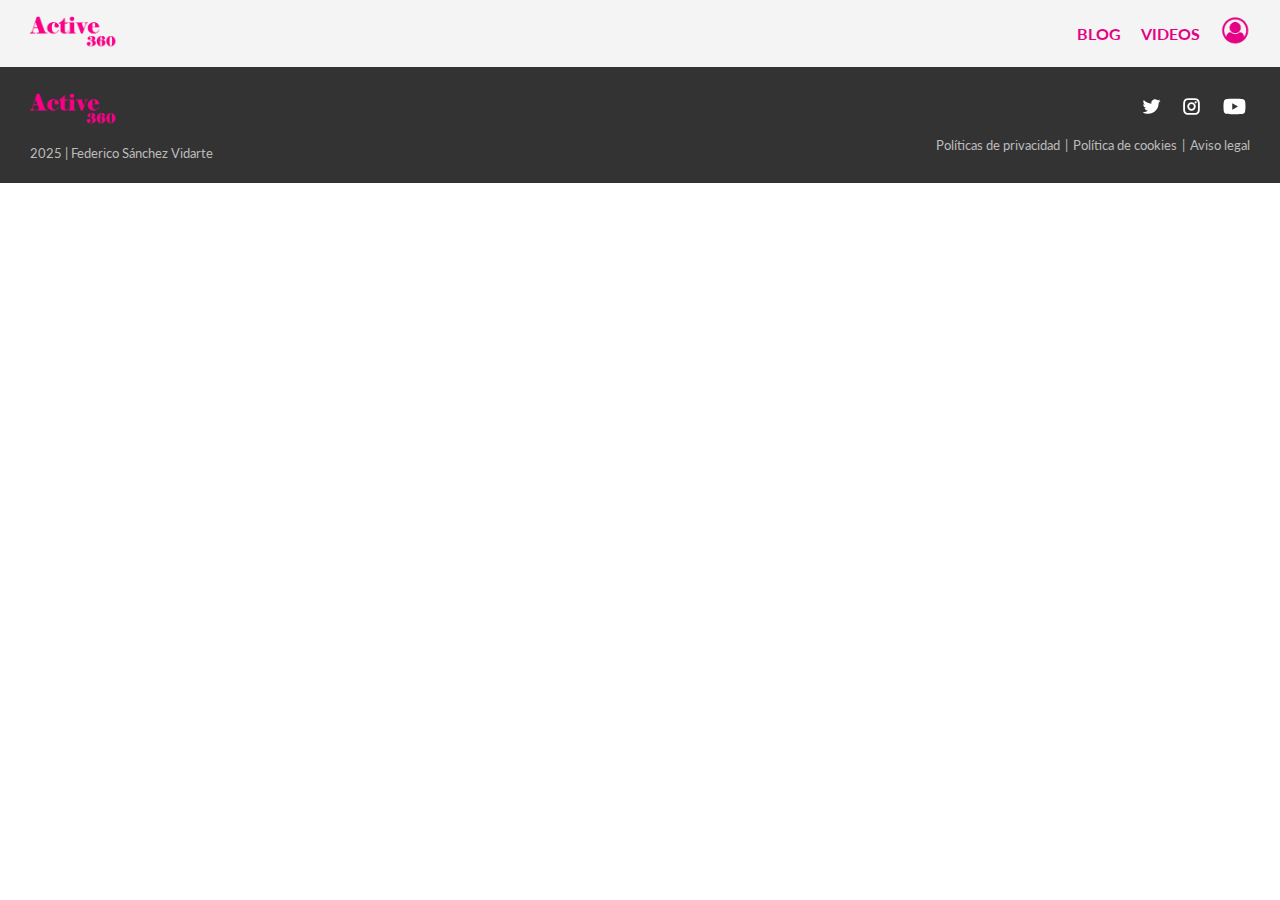
==== blog.html @ 7edd21fb "Adding final changes on index.html. Adding rest of pages. Start development of blog.html" ====
<!DOCTYPE html>
<html lang="en">

<head>
    <meta charset="UTF-8">
    <meta name="viewport" content="width=device-width, initial-scale=1.0">
    <link rel="stylesheet" href="style.css">
    <title>Active360 | Blogs</title>
</head>

<body>
    <!-- Nav -->
    <nav>
        <div class="logo">
            <a href="index.html">
                <img src="img/logo.png" alt="Active360 Logo">
            </a>
        </div>
        <div class="menu">
            <a href="blog.html" class="menu-item">BLOG</a>
            <a href="videos.html" class="menu-item">VIDEOS</a>
            <div class="client-area">
                <a href="area-client.html">
                    <img src="img/client.png" alt="Client Area Icon" class="client-icon">
                </a>
            </div>
        </div>
    </nav>

    <!-- Main Content -->
    <main>

    </main>

    <!-- Footer -->
    <footer>
        <div class="footer-container">
            <!-- Left Section -->
            <div class="footer-left">
                <a href="index.html">
                    <img src="img/logo.png" alt="Active360 Logo" class="footer-logo">
                </a>
                <p class="footer-small-text">2025 | Federico Sánchez Vidarte</p>
            </div>

            <!-- Right Section -->
            <div class="footer-right">
                <!-- Social Icons -->
                <div class="social-icons">
                    <a href="#" class="social-link">
                        <img src="img/twitter.svg" alt="Twitter">
                    </a>
                    <a href="#" class="social-link">
                        <img src="img/instagram.svg" alt="Instagram">
                    </a>
                    <a href="#" class="social-link">
                        <img src="img/youtube.svg" alt="YouTube">
                    </a>
                </div>
                <!-- Legal Links -->
                <div class="legal-links">
                    <a href="#" class="legal-link">Políticas de privacidad</a>
                    <span>|</span>
                    <a href="#" class="legal-link">Política de cookies</a>
                    <span>|</span>
                    <a href="#" class="legal-link">Aviso legal</a>
                </div>
            </div>
        </div>
    </footer>
</body>

</html>
---- style.css ----
/* Fonts and Variables */
@import url('https://fonts.googleapis.com/css2?family=Lato:wght@100;300;400;700;900&family=Noto+Serif:wght@100..900&display=swap');

:root {
    --primary-color: #e50084;
    --hover-color: #000;
    --text-color: #fff;
    --light-background-color: #fff;
    --light-primary-color-background: #fbe3ef;
    --header-font: 'Noto Serif', serif;
    --body-font: 'Lato', sans-serif;
    --logo-height: 40px;
    --side-padding: 15px;
    /* nav & footer margins and paddings */
}

/* General Reset */
body,
h1,
h2,
p,
a,
img {
    margin: 0;
    padding: 0;
}

/* Button Styles */
button {
    background-color: var(--primary-color);
    color: var(--text-color);
    border: none;
    padding: 10px 20px;
    font-size: 1rem;
    border-radius: 5px;
    cursor: pointer;
    transition: background-color 0.3s ease;
}

button:hover {
    background-color: var(--hover-color);
}

body {
    font-family: var(--body-font);
    line-height: 1.6;
}

section p {
    font-size: 1rem;
    margin-bottom: 20px;
}

figure {
    display: inline-block;
    text-align: center;
}

figcaption {
    font-size: 0.8rem;
    font-style: italic;
    color: #555;
}

/* Navigation Styles */
nav {
    display: flex;
    justify-content: space-between;
    align-items: center;
    padding: 10px var(--side-padding);
    background-color: #f4f4f4;
}

nav .logo img {
    height: var(--logo-height);
    margin-left: var(--side-padding);
}

nav .menu {
    display: flex;
    align-items: center;
    gap: 20px;
    margin-right: var(--side-padding);
}

nav .menu-item {
    text-decoration: none;
    color: var(--primary-color);
    font-weight: bold;
    transition: color 0.3s;
}

nav .menu-item:hover {
    color: var(--hover-color);
}

.client-area .client-icon {
    height: 30px;
    transition: filter 0.3s;
}

.client-area .client-icon:hover {
    filter: brightness(0);
    cursor: pointer;
}

/* Footer Styles */
footer {
    background-color: #333;
    color: var(--text-color);
    padding: 20px var(--side-padding);
    font-size: 0.9rem;
}

.footer-container {
    display: flex;
    justify-content: space-between;
    align-items: center;
    margin: 0 auto;
    margin-left: var(--side-padding);
}

.footer-logo {
    height: 40px;
    margin-bottom: 10px;
}

.footer-small-text {
    font-size: 0.8rem;
    color: #bbb;
}

.footer-right {
    display: flex;
    flex-direction: column;
    align-items: flex-end;
    margin-right: var(--side-padding);
}

.social-icons {
    display: flex;
    gap: 15px;
    margin-bottom: 10px;
}

.social-link img {
    height: 25px;
    transition: filter 0.3s;
}

.social-link img:hover {
    filter: brightness(0.5);

}

.legal-links {
    font-size: 0.8rem;
    color: #bbb;
    display: flex;
    gap: 5px;
}

.legal-link {
    text-decoration: none;
    color: #bbb;
    transition: color 0.3s;
}

.legal-link:hover {
    color: var(--primary-color);
}

/* Main Content */

/* Banner Section */
.banner {
    position: relative;
    width: 100%;
    height: 40vh;
    overflow: hidden;
}

.banner-image {
    width: 100%;
    height: 100%;
    object-fit: cover;
    position: absolute;
    top: 0;
    left: 0;
    z-index: -1; /* Img behind text - No es necesario al final */
}

.banner-content {
    position: absolute;
    top: 50%;
    left: 15%;
    transform: translateY(-50%);
    color: var(--text-color);
    text-align: left;
    max-width: 40%;
}

.banner-content h1 {
    font-family: var(--body-font);
    font-weight: 800;
    font-size: 2.5rem;
    background-color: var(--primary-color);
    padding: 5px 5px;
    text-align: left;
}

section h2 {
    font-family: var(--header-font);
    font-size: 2rem;
    margin-bottom: 10px;
}

.banner-title-bg mark {
    background-color: var(--primary-color);
}

/* Section: Per què Active360 */
.why-active360 {
    justify-content: space-between;
    padding: 40px var(--side-padding);
    background-color: var(--light-background-color);
}

.section-title {
    margin-bottom: 30px;
    margin-left: 10%;
}

.section-title h2 {
    font-family: var(--header-font);
    font-size: 2rem;
    color: var(--primary-color);
}

.columns {
    display: flex;
    justify-content: space-between;
    gap: 20px;
}

.content-left,
.content-right {
    flex: 1;
}

.content-left {
    max-width: 60%;
    margin-left: 10%;
}

.content-left p {
    font-size: 1rem;
    line-height: 1.6;
    margin-bottom: 15px;
}

.content-left strong {
    font-weight: bold;
}

.content-right {
    margin-right: 10%;
}

.content-right form {
    display: flex;
    flex-direction: column;
    gap: 5px;
}

.content-right label {
    font-weight: bold;
    font-size: 1.2rem;
}

.content-right input[type="text"],
.content-right input[type="email"] {
    padding: 10px;
    border: 2px solid var(--primary-color);
    border-radius: 5px;
    font-size: 1rem;
}

.content-right input::placeholder {
    font-size: 0.9rem;
    color: #aaa;
}

.content-right button {
    font-size: 0.9rem;
    max-width: 65%;
}

.privacy-info {
    font-size: 0.8rem;
    line-height: 1.4;
    color: #666;
    margin-top: 20px;
    margin-bottom: 0px;
    /* Reset gral margin */
    text-align: justify;
}

.privacy-info strong {
    font-weight: bold;
}

.privacy-info a {
    color: var(--primary-color);
    text-decoration: none;
    font-weight: bold;
}

.privacy-info a:hover {
    text-decoration: underline;
}

.accept-policy {
    display: flex;
    align-items: center;
    gap: 5px;
    margin-top: 5px;
    margin-bottom: 15px;
}

.accept-policy label {
    font-size: 0.8rem;
}

.accept-policy label:hover,
input:hover {
    cursor: pointer;
}

/* Section: Progression | Workout | Nutrition */
.services {
    display: flex;
    justify-content: space-between;
    gap: 20px;
    padding: 40px 10%;
    background-color: var(--light-primary-color-background);
}

.service-card {
    flex: 1;
    background-color: var(--light-background-color);
    text-align: center;
    padding: 20px;
    box-shadow: 0 4px 8px rgba(0, 0, 0, 0.1);
    position: relative; /* for bottom border */
}

.service-card img {
    width: 120px;
    margin-bottom: 15px;
}

.service-card h3 {
    font-family: var(--header-font);
    font-size: 1.5rem;
    color: var(--primary-color);
    margin-bottom: 10px;
}

.service-card hr {
    width: 100%;
    border: none;
    border-top: 2px solid #ccc;
    margin: 10px auto;
}

.service-card p {
    font-size: 1rem;
    line-height: 1.5;
    color: #333;
}

.service-card::after {
    content: '';
    position: absolute;
    bottom: 0;
    left: 0;
    width: 100%;
    height: 6px; 
    background-color: var(--primary-color);
}

/* Section: Blogs */
.blogs {
    padding: 40px 10%;
    display: flex;
    flex-direction: column;
    gap: 80px;
    background-color: var(--light-background-color); 
}

.blog {
    display: flex;
    flex-direction: row; 
    gap: 30px;
    align-items: flex-start;
}

.blog figure {
    margin: 0;
    margin-top: 20px;
    flex-shrink: 0;
}

.blog figcaption {
    text-align: right;
    font-size: 0.7rem;
}

.blog-image {
    width: 250px;
    height: auto;
    transition: transform 1s, opacity 1s;
}

.blog-image:hover {
    transform: rotate(5deg);
    opacity: 0.5;
}

.blog-content {
    flex: 1;
}

.blog-content h3 {
    font-family: var(--header-font);
    font-size: 1.5rem;
    color: var(--primary-color);
    margin-bottom: 15px;
    text-align: left; 
}

.blog-content p {
    font-size: 1rem;
    line-height: 1.5;
    text-align: left;
    margin-bottom: 15px;
    color: #333;
}

.blog-button:hover {
    background-color: var(--hover-color);
}

/* Responsive Design */

@media (max-width: 1024px) {
    .footer-container {
        flex-direction: column;
        align-items: center;
        text-align: center;
        gap: 20px;
    }

    .footer-right {
        align-items: center;
        margin-right: 0;
    }

    .social-icons {
        justify-content: center;
    }

    nav .menu {
        gap: 15px;
    }

    header h1 {
        font-size: 2rem;
    }

    section h2 {
        font-size: 1.8rem;
    }
}

@media (max-width: 768px) {

    /* Footer Responsive */
    .footer-container {
        flex-direction: column;
        text-align: center;
        gap: 20px;
    }

    .footer-right {
        text-align: center;
    }

    /* Banner Responsive */
    .banner-content h1 {
        font-size: 1.8rem;
    }

    .banner-content {
        left: 10%;
        max-width: 50%;
    }

    /* Why Active360 Responsive */
    .why-active360 {
        padding: var(--side-padding);
    }

    .columns {
        flex-direction: column;
    }

    .section-title {
        margin: 0;
    }

    .content-left,
    .content-right {
        max-width: 100%;
        margin: 0;
    }

    .content-right form {
        max-width: 100%;
    }

    .content-right button {
        max-width: 40%;
    }

    .services {
        flex-direction: column;
        gap: 20px; 
        padding: var(--side-padding); 
    }

    .blogs {
        padding: var(--side-padding);
    }
}

@media (max-width: 480px) {
    nav {
        align-items: flex-start;
    }

    header h1 {
        font-size: 1.5rem;
    }

    section h2 {
        font-size: 1.5rem;
    }

    button {
        font-size: 0.9rem;
        padding: 8px 15px;
    }

    .banner-content h1 {
        font-size: 1.5rem;
    }

    .banner-content {
        left: 10%;
        max-width: 60%;
    }

    /* Why Active360 Responsive */
    .why-active360 {
        padding: 20px;
    }

    .columns {
        flex-direction: column;
    }

    .section-title {
        margin: 0;
    }

    .content-left,
    .content-right {
        max-width: 100%;
        margin: 0;
    }

    .content-right form {
        max-width: 100%;
    }

    .content-right button {
        font-size: 0.7rem;
        max-width: 65%;
    }

    .services {
        padding: 15px; 
    }

    .service-card img {
        width: 80px;
    }

    .service-card h3 {
        font-size: 1.2rem; 
    }

    .service-card p {
        font-size: 0.9rem;
    }

    /* Blogs responsive */
    .blog {
        flex-direction: column;
        align-items: center;
        gap: 0;
    }

    .blogs {
        padding: 20px; 
    }

    .blog-image {
        width: 100%;
    }

    .blog-content h3 {
        font-size: 1.2rem;
    }

    .blog-content p {
        font-size: 0.9rem;
    }

    .blog-button {
        font-size: 0.9rem;
        padding: 8px 15px;
    }
}
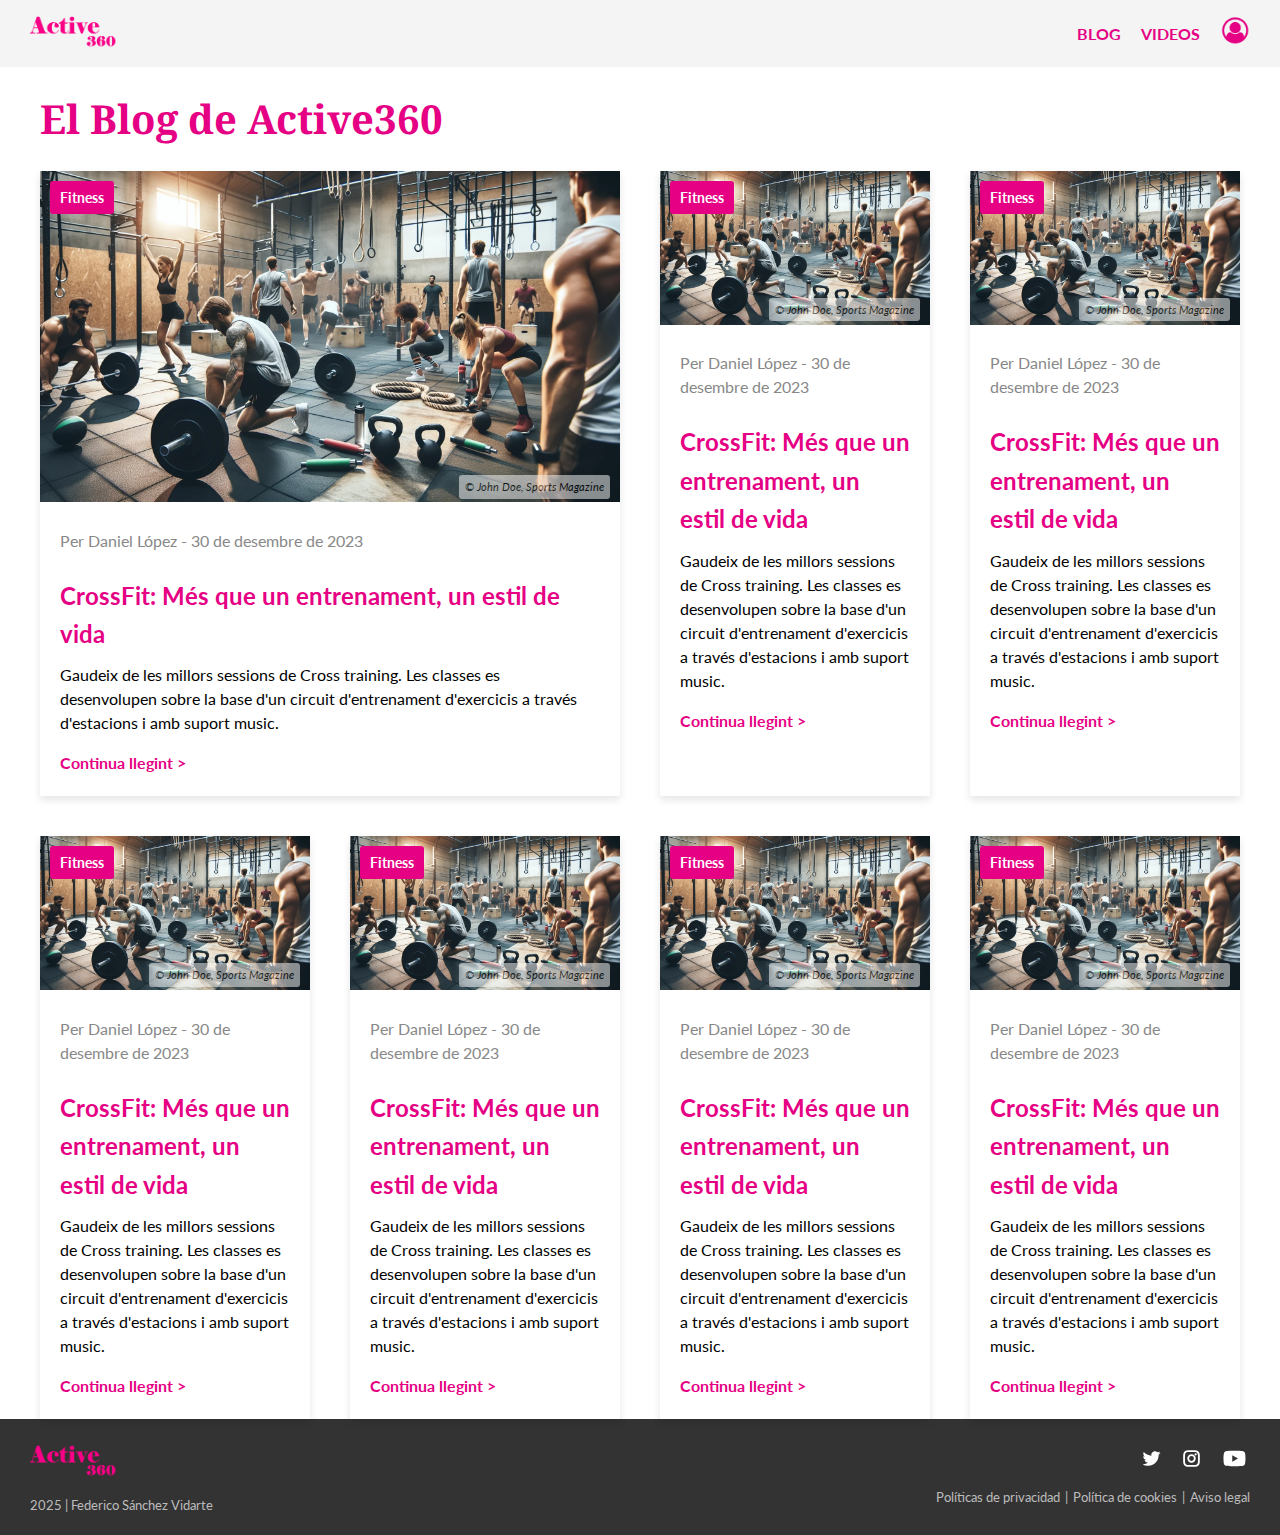
==== commit 5cdc1371: "Adding cards in Blog section" ====
--- a/blog.html
+++ b/blog.html
@@ -29,7 +29,131 @@
 
     <!-- Main Content -->
     <main>
+        <!-- Título principal -->
+        <h1 class="blog-title">El Blog de Active360</h1>
 
+        <!-- Blogs -->
+        <section class="blog-cards">
+            <div class="blog-card large">
+                <figure>
+                    <img src="img/crossfit-workout2.webp" alt="CrossFit Workout" class="blog-card-image">
+                    <figcaption>© John Doe, Sports Magazine</figcaption>
+                    <span class="blog-category">Fitness</span>
+                </figure>
+                <div class="blog-card-content">
+                    <p class="blog-meta">Per Daniel López - 30 de desembre de 2023</p>
+                    <h3>CrossFit: Més que un entrenament, un estil de vida</h3>
+                    <p>
+                        Gaudeix de les millors sessions de Cross training. Les classes es desenvolupen sobre la base
+                        d'un
+                        circuit d'entrenament d'exercicis a través d'estacions i amb suport music.
+                    </p>
+                    <a href="#" class="blog-link">Continua llegint &gt;</a>
+                </div>
+            </div>
+            <div class="blog-card">
+                <figure>
+                    <img src="img/crossfit-workout2.webp" alt="CrossFit Workout" class="blog-card-image">
+                    <figcaption>© John Doe, Sports Magazine</figcaption>
+                    <span class="blog-category">Fitness</span>
+                </figure>
+                <div class="blog-card-content">
+                    <p class="blog-meta">Per Daniel López - 30 de desembre de 2023</p>
+                    <h3>CrossFit: Més que un entrenament, un estil de vida</h3>
+                    <p>
+                        Gaudeix de les millors sessions de Cross training. Les classes es desenvolupen sobre la base
+                        d'un
+                        circuit d'entrenament d'exercicis a través d'estacions i amb suport music.
+                    </p>
+                    <a href="#" class="blog-link">Continua llegint &gt;</a>
+                </div>
+            </div>
+            <div class="blog-card">
+                <figure>
+                    <img src="img/crossfit-workout2.webp" alt="CrossFit Workout" class="blog-card-image">
+                    <figcaption>© John Doe, Sports Magazine</figcaption>
+                    <span class="blog-category">Fitness</span>
+                </figure>
+                <div class="blog-card-content">
+                    <p class="blog-meta">Per Daniel López - 30 de desembre de 2023</p>
+                    <h3>CrossFit: Més que un entrenament, un estil de vida</h3>
+                    <p>
+                        Gaudeix de les millors sessions de Cross training. Les classes es desenvolupen sobre la base
+                        d'un
+                        circuit d'entrenament d'exercicis a través d'estacions i amb suport music.
+                    </p>
+                    <a href="#" class="blog-link">Continua llegint &gt;</a>
+                </div>
+            </div>
+            <div class="blog-card">
+                <figure>
+                    <img src="img/crossfit-workout2.webp" alt="CrossFit Workout" class="blog-card-image">
+                    <figcaption>© John Doe, Sports Magazine</figcaption>
+                    <span class="blog-category">Fitness</span>
+                </figure>
+                <div class="blog-card-content">
+                    <p class="blog-meta">Per Daniel López - 30 de desembre de 2023</p>
+                    <h3>CrossFit: Més que un entrenament, un estil de vida</h3>
+                    <p>
+                        Gaudeix de les millors sessions de Cross training. Les classes es desenvolupen sobre la base
+                        d'un
+                        circuit d'entrenament d'exercicis a través d'estacions i amb suport music.
+                    </p>
+                    <a href="#" class="blog-link">Continua llegint &gt;</a>
+                </div>
+            </div>
+            <div class="blog-card">
+                <figure>
+                    <img src="img/crossfit-workout2.webp" alt="CrossFit Workout" class="blog-card-image">
+                    <figcaption>© John Doe, Sports Magazine</figcaption>
+                    <span class="blog-category">Fitness</span>
+                </figure>
+                <div class="blog-card-content">
+                    <p class="blog-meta">Per Daniel López - 30 de desembre de 2023</p>
+                    <h3>CrossFit: Més que un entrenament, un estil de vida</h3>
+                    <p>
+                        Gaudeix de les millors sessions de Cross training. Les classes es desenvolupen sobre la base
+                        d'un
+                        circuit d'entrenament d'exercicis a través d'estacions i amb suport music.
+                    </p>
+                    <a href="#" class="blog-link">Continua llegint &gt;</a>
+                </div>
+            </div>
+            <div class="blog-card">
+                <figure>
+                    <img src="img/crossfit-workout2.webp" alt="CrossFit Workout" class="blog-card-image">
+                    <figcaption>© John Doe, Sports Magazine</figcaption>
+                    <span class="blog-category">Fitness</span>
+                </figure>
+                <div class="blog-card-content">
+                    <p class="blog-meta">Per Daniel López - 30 de desembre de 2023</p>
+                    <h3>CrossFit: Més que un entrenament, un estil de vida</h3>
+                    <p>
+                        Gaudeix de les millors sessions de Cross training. Les classes es desenvolupen sobre la base
+                        d'un
+                        circuit d'entrenament d'exercicis a través d'estacions i amb suport music.
+                    </p>
+                    <a href="#" class="blog-link">Continua llegint &gt;</a>
+                </div>
+            </div>
+            <div class="blog-card">
+                <figure>
+                    <img src="img/crossfit-workout2.webp" alt="CrossFit Workout" class="blog-card-image">
+                    <figcaption>© John Doe, Sports Magazine</figcaption>
+                    <span class="blog-category">Fitness</span>
+                </figure>
+                <div class="blog-card-content">
+                    <p class="blog-meta">Per Daniel López - 30 de desembre de 2023</p>
+                    <h3>CrossFit: Més que un entrenament, un estil de vida</h3>
+                    <p>
+                        Gaudeix de les millors sessions de Cross training. Les classes es desenvolupen sobre la base
+                        d'un
+                        circuit d'entrenament d'exercicis a través d'estacions i amb suport music.
+                    </p>
+                    <a href="#" class="blog-link">Continua llegint &gt;</a>
+                </div>
+            </div>
+        </section>
     </main>
 
     <!-- Footer -->
--- a/style.css
+++ b/style.css
@@ -10,8 +10,8 @@
     --header-font: 'Noto Serif', serif;
     --body-font: 'Lato', sans-serif;
     --logo-height: 40px;
-    --side-padding: 15px;
-    /* nav & footer margins and paddings */
+    --side-padding: 15px; /* nav & footer margins and paddings */
+    --blog-padding: 40px;
 }
 
 /* General Reset */
@@ -643,4 +643,124 @@
         font-size: 0.9rem;
         padding: 8px 15px;
     }
-}+}
+
+/* Blog Style */
+.blog-title {
+    text-align: left;
+    font-family: var(--header-font);
+    font-size: 2.5rem;
+    color: var(--primary-color);
+    padding: 20px var(--blog-padding);
+}
+
+.blog-cards {
+    display: grid;
+    grid-template-columns: repeat(4, 1fr);
+    gap: var(--blog-padding);
+    padding: 0 var(--blog-padding);
+}
+
+.blog-card {
+    background-color: #fff;
+    box-shadow: 0 4px 8px rgba(0, 0, 0, 0.1);
+    border-radius: 0;
+    overflow: hidden;
+    display: flex;
+    flex-direction: column;
+    position: relative;
+}
+
+.blog-card.large {
+    grid-column: span 2;
+}
+
+.blog-card figure {
+    position: relative;
+    margin: 0;
+    overflow: hidden;
+}
+
+.blog-card-image {
+    width: 100%;
+    height: auto;
+    transition: transform 0.3s ease, opacity 0.3s ease;
+}
+
+.blog-card-image:hover {
+    transform: scale(1.05);
+    opacity: 0.8;
+}
+
+.blog-category {
+    position: absolute;
+    top: 10px;
+    left: 10px;
+    background-color: var(--primary-color);
+    color: var(--text-color);
+    padding: 5px 10px;
+    font-size: 0.9rem;
+    font-weight: bold;
+    border-radius: 3px;
+}
+
+.blog-cards figcaption {
+    position: absolute;
+    bottom: 10px;
+    right: 10px;
+    background-color: var(--light-background-color);
+    color: #000;
+    font-size: 0.7rem;
+    padding: 3px 6px;
+    border-radius: 3px;
+    opacity: 50%;
+}
+
+.blog-card-content {
+    padding: 20px;
+}
+
+.blog-meta {
+    font-size: 0.9rem;
+    color: #888;
+    margin-bottom: 10px;
+}
+
+.blog-card h3 {
+    font-size: 1.5rem;
+    color: var(--primary-color);
+    margin-bottom: 10px;
+}
+
+.blog-card p {
+    font-size: 1rem;
+    line-height: 1.5;
+    margin-bottom: 15px;
+}
+
+.blog-link {
+    font-size: 1rem;
+    color: var(--primary-color);
+    font-weight: bold;
+    text-decoration: none;
+}
+
+.blog-link:hover {
+    text-decoration: underline;
+}
+
+@media (max-width: 768px) {
+    .blog-cards {
+        grid-template-columns: repeat(2, 1fr); /* 2 columnas */
+    }
+
+    .blog-card.large {
+        grid-column: span 1; 
+    }
+}
+
+@media (max-width: 480px) {
+    .blog-cards {
+        grid-template-columns: 1fr;
+    }
+}
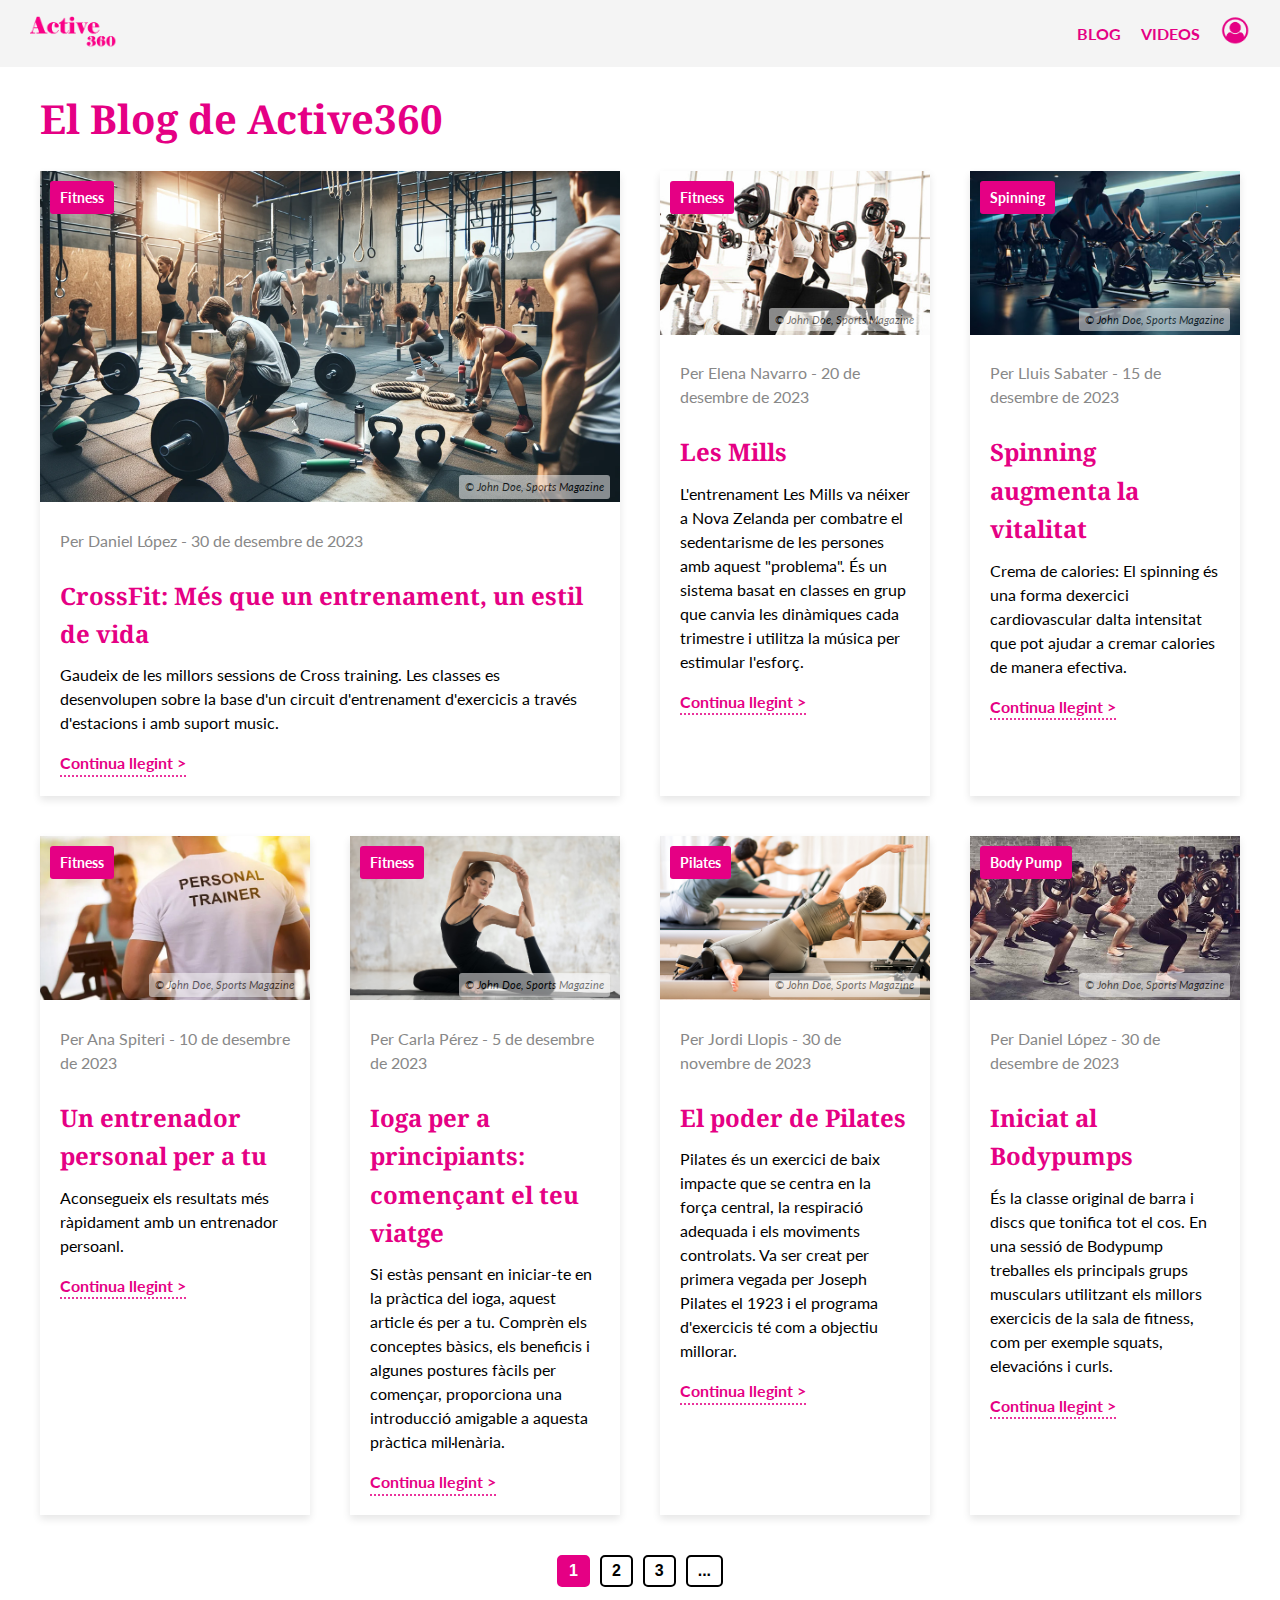
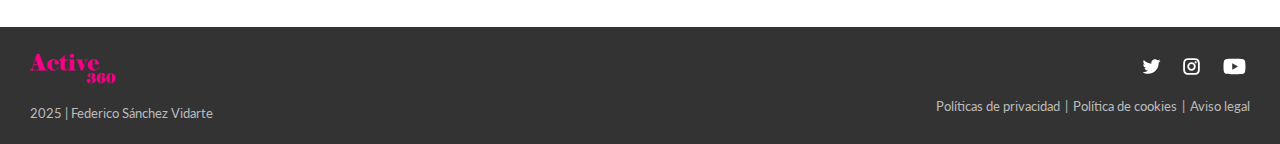
==== commit ff4831bd: "Adding blog pagination" ====
--- a/blog.html
+++ b/blog.html
@@ -53,107 +53,130 @@
             </div>
             <div class="blog-card">
                 <figure>
-                    <img src="img/crossfit-workout2.webp" alt="CrossFit Workout" class="blog-card-image">
-                    <figcaption>© John Doe, Sports Magazine</figcaption>
-                    <span class="blog-category">Fitness</span>
+                    <img src="img/les-mills.jpg" alt="Les Mills" class="blog-card-image">
+                    <figcaption>© John Doe, Sports Magazine</figcaption>
+                    <span class="blog-category">Fitness</span>
+                </figure>
+                <div class="blog-card-content">
+                    <p class="blog-meta">Per Elena Navarro - 20 de desembre de 2023</p>
+                    <h3>Les Mills</h3>
+                    <p>
+                        L'entrenament Les Mills va néixer a Nova Zelanda per combatre el sedentarisme de les persones
+                        amb
+                        aquest "problema". És un sistema basat en classes en grup que canvia les dinàmiques cada
+                        trimestre i
+                        utilitza la música per estimular l'esforç.
+                    </p>
+                    <a href="#" class="blog-link">Continua llegint &gt;</a>
+                </div>
+            </div>
+            <div class="blog-card">
+                <figure>
+                    <img src="img/spinning.jpg" alt="Spinning" class="blog-card-image">
+                    <figcaption>© John Doe, Sports Magazine</figcaption>
+                    <span class="blog-category">Spinning</span>
+                </figure>
+                <div class="blog-card-content">
+                    <p class="blog-meta">Per Lluis Sabater - 15 de desembre de 2023</p>
+                    <h3>Spinning augmenta la vitalitat</h3>
+                    <p>
+                        Crema de calories: El spinning és una forma dexercici cardiovascular dalta intensitat que pot
+                        ajudar a
+                        cremar calories de manera efectiva.
+                    </p>
+                    <a href="#" class="blog-link">Continua llegint &gt;</a>
+                </div>
+            </div>
+            <div class="blog-card">
+                <figure>
+                    <img src="img/personal-trainer.jpg" alt="CrossFit Workout" class="blog-card-image">
+                    <figcaption>© John Doe, Sports Magazine</figcaption>
+                    <span class="blog-category">Fitness</span>
+                </figure>
+                <div class="blog-card-content">
+                    <p class="blog-meta">Per Ana Spiteri - 10 de desembre de 2023</p>
+                    <h3>Un entrenador personal per a tu</h3>
+                    <p>
+                        Aconsegueix els resultats més ràpidament amb un
+                        entrenador persoanl.
+                    </p>
+                    <a href="#" class="blog-link">Continua llegint &gt;</a>
+                </div>
+            </div>
+            <div class="blog-card">
+                <figure>
+                    <img src="img/ioga.webp" alt="Ioga" class="blog-card-image">
+                    <figcaption>© John Doe, Sports Magazine</figcaption>
+                    <span class="blog-category">Fitness</span>
+                </figure>
+                <div class="blog-card-content">
+                    <p class="blog-meta">Per Carla Pérez - 5 de desembre de 2023</p>
+                    <h3>Ioga per a principiants: començant el teu viatge</h3>
+                    <p>
+                        Si estàs pensant en iniciar-te en la pràctica del ioga, aquest article és per a tu. Comprèn els
+                        conceptes
+                        bàsics, els beneficis i algunes postures fàcils per començar, proporciona una introducció
+                        amigable a
+                        aquesta pràctica mil·lenària.
+                    </p>
+                    <a href="#" class="blog-link">Continua llegint &gt;</a>
+                </div>
+            </div>
+            <div class="blog-card">
+                <figure>
+                    <img src="img/pilates.png" alt="Pilates" class="blog-card-image">
+                    <figcaption>© John Doe, Sports Magazine</figcaption>
+                    <span class="blog-category">Pilates</span>
+                </figure>
+                <div class="blog-card-content">
+                    <p class="blog-meta">Per Jordi Llopis - 30 de novembre de 2023</p>
+                    <h3>El poder de Pilates</h3>
+                    <p>
+                        Pilates és un exercici de baix impacte que se centra en la força central, la respiració adequada
+                        i els
+                        moviments controlats. Va ser creat per primera vegada per Joseph Pilates el 1923 i el programa
+                        d'exercicis
+                        té com a objectiu millorar.
+                    </p>
+                    <a href="#" class="blog-link">Continua llegint &gt;</a>
+                </div>
+            </div>
+            <div class="blog-card">
+                <figure>
+                    <img src="img/bodypump.jpg" alt="Body Pump" class="blog-card-image">
+                    <figcaption>© John Doe, Sports Magazine</figcaption>
+                    <span class="blog-category">Body Pump</span>
                 </figure>
                 <div class="blog-card-content">
                     <p class="blog-meta">Per Daniel López - 30 de desembre de 2023</p>
-                    <h3>CrossFit: Més que un entrenament, un estil de vida</h3>
-                    <p>
-                        Gaudeix de les millors sessions de Cross training. Les classes es desenvolupen sobre la base
-                        d'un
-                        circuit d'entrenament d'exercicis a través d'estacions i amb suport music.
-                    </p>
-                    <a href="#" class="blog-link">Continua llegint &gt;</a>
-                </div>
-            </div>
-            <div class="blog-card">
-                <figure>
-                    <img src="img/crossfit-workout2.webp" alt="CrossFit Workout" class="blog-card-image">
-                    <figcaption>© John Doe, Sports Magazine</figcaption>
-                    <span class="blog-category">Fitness</span>
-                </figure>
-                <div class="blog-card-content">
-                    <p class="blog-meta">Per Daniel López - 30 de desembre de 2023</p>
-                    <h3>CrossFit: Més que un entrenament, un estil de vida</h3>
-                    <p>
-                        Gaudeix de les millors sessions de Cross training. Les classes es desenvolupen sobre la base
-                        d'un
-                        circuit d'entrenament d'exercicis a través d'estacions i amb suport music.
-                    </p>
-                    <a href="#" class="blog-link">Continua llegint &gt;</a>
-                </div>
-            </div>
-            <div class="blog-card">
-                <figure>
-                    <img src="img/crossfit-workout2.webp" alt="CrossFit Workout" class="blog-card-image">
-                    <figcaption>© John Doe, Sports Magazine</figcaption>
-                    <span class="blog-category">Fitness</span>
-                </figure>
-                <div class="blog-card-content">
-                    <p class="blog-meta">Per Daniel López - 30 de desembre de 2023</p>
-                    <h3>CrossFit: Més que un entrenament, un estil de vida</h3>
-                    <p>
-                        Gaudeix de les millors sessions de Cross training. Les classes es desenvolupen sobre la base
-                        d'un
-                        circuit d'entrenament d'exercicis a través d'estacions i amb suport music.
-                    </p>
-                    <a href="#" class="blog-link">Continua llegint &gt;</a>
-                </div>
-            </div>
-            <div class="blog-card">
-                <figure>
-                    <img src="img/crossfit-workout2.webp" alt="CrossFit Workout" class="blog-card-image">
-                    <figcaption>© John Doe, Sports Magazine</figcaption>
-                    <span class="blog-category">Fitness</span>
-                </figure>
-                <div class="blog-card-content">
-                    <p class="blog-meta">Per Daniel López - 30 de desembre de 2023</p>
-                    <h3>CrossFit: Més que un entrenament, un estil de vida</h3>
-                    <p>
-                        Gaudeix de les millors sessions de Cross training. Les classes es desenvolupen sobre la base
-                        d'un
-                        circuit d'entrenament d'exercicis a través d'estacions i amb suport music.
-                    </p>
-                    <a href="#" class="blog-link">Continua llegint &gt;</a>
-                </div>
-            </div>
-            <div class="blog-card">
-                <figure>
-                    <img src="img/crossfit-workout2.webp" alt="CrossFit Workout" class="blog-card-image">
-                    <figcaption>© John Doe, Sports Magazine</figcaption>
-                    <span class="blog-category">Fitness</span>
-                </figure>
-                <div class="blog-card-content">
-                    <p class="blog-meta">Per Daniel López - 30 de desembre de 2023</p>
-                    <h3>CrossFit: Més que un entrenament, un estil de vida</h3>
-                    <p>
-                        Gaudeix de les millors sessions de Cross training. Les classes es desenvolupen sobre la base
-                        d'un
-                        circuit d'entrenament d'exercicis a través d'estacions i amb suport music.
-                    </p>
-                    <a href="#" class="blog-link">Continua llegint &gt;</a>
-                </div>
-            </div>
-            <div class="blog-card">
-                <figure>
-                    <img src="img/crossfit-workout2.webp" alt="CrossFit Workout" class="blog-card-image">
-                    <figcaption>© John Doe, Sports Magazine</figcaption>
-                    <span class="blog-category">Fitness</span>
-                </figure>
-                <div class="blog-card-content">
-                    <p class="blog-meta">Per Daniel López - 30 de desembre de 2023</p>
-                    <h3>CrossFit: Més que un entrenament, un estil de vida</h3>
-                    <p>
-                        Gaudeix de les millors sessions de Cross training. Les classes es desenvolupen sobre la base
-                        d'un
-                        circuit d'entrenament d'exercicis a través d'estacions i amb suport music.
+                    <h3>Iniciat al Bodypumps</h3>
+                    <p>
+                        És la classe original de barra i discs que tonifica tot el cos. En una sessió de Bodypump
+                        treballes els
+                        principals grups musculars utilitzant els millors exercicis de la sala de fitness, com per
+                        exemple squats,
+                        elevacións i curls.
                     </p>
                     <a href="#" class="blog-link">Continua llegint &gt;</a>
                 </div>
             </div>
         </section>
+
+        <!-- Paginación -->
+        <div class="pagination">
+            <a href="blog.html">
+                <button class="page-btn active">1</button>
+            </a>
+            <a href="blog.html">
+                <button class="page-btn">2</button>
+            </a>
+            <a href="blog.html">
+                <button class="page-btn">3</button>
+            </a>
+            <a href="blog.html">
+                <button class="page-btn">...</button>
+            </a>
+        </div>
     </main>
 
     <!-- Footer -->
--- a/style.css
+++ b/style.css
@@ -729,6 +729,7 @@
 .blog-card h3 {
     font-size: 1.5rem;
     color: var(--primary-color);
+    font-family: var(--header-font);
     margin-bottom: 10px;
 }
 
@@ -742,7 +743,8 @@
     font-size: 1rem;
     color: var(--primary-color);
     font-weight: bold;
-    text-decoration: none;
+    text-decoration-style: dotted;
+    text-underline-offset: 6px;
 }
 
 .blog-link:hover {
@@ -764,3 +766,36 @@
         grid-template-columns: 1fr;
     }
 }
+
+/* Paginación */
+.pagination {
+    display: flex;
+    justify-content: center;
+    align-items: center;
+    gap: 10px;
+    margin: 40px 0;
+}
+
+.page-btn {
+    background-color: #fff;
+    color: #000;
+    border: 2px solid #000;
+    padding: 5px 10px;
+    font-size: 1rem;
+    font-weight: bold;
+    cursor: pointer;
+    transition: all 0.3s ease;
+}
+
+.page-btn.active {
+    background-color: var(--primary-color);
+    color: var(--text-color);
+    border-color: var(--primary-color);
+}
+
+.page-btn:hover {
+    background-color: var(--primary-color);
+    color: var(--text-color);
+    border-color: var(--primary-color);
+}
+
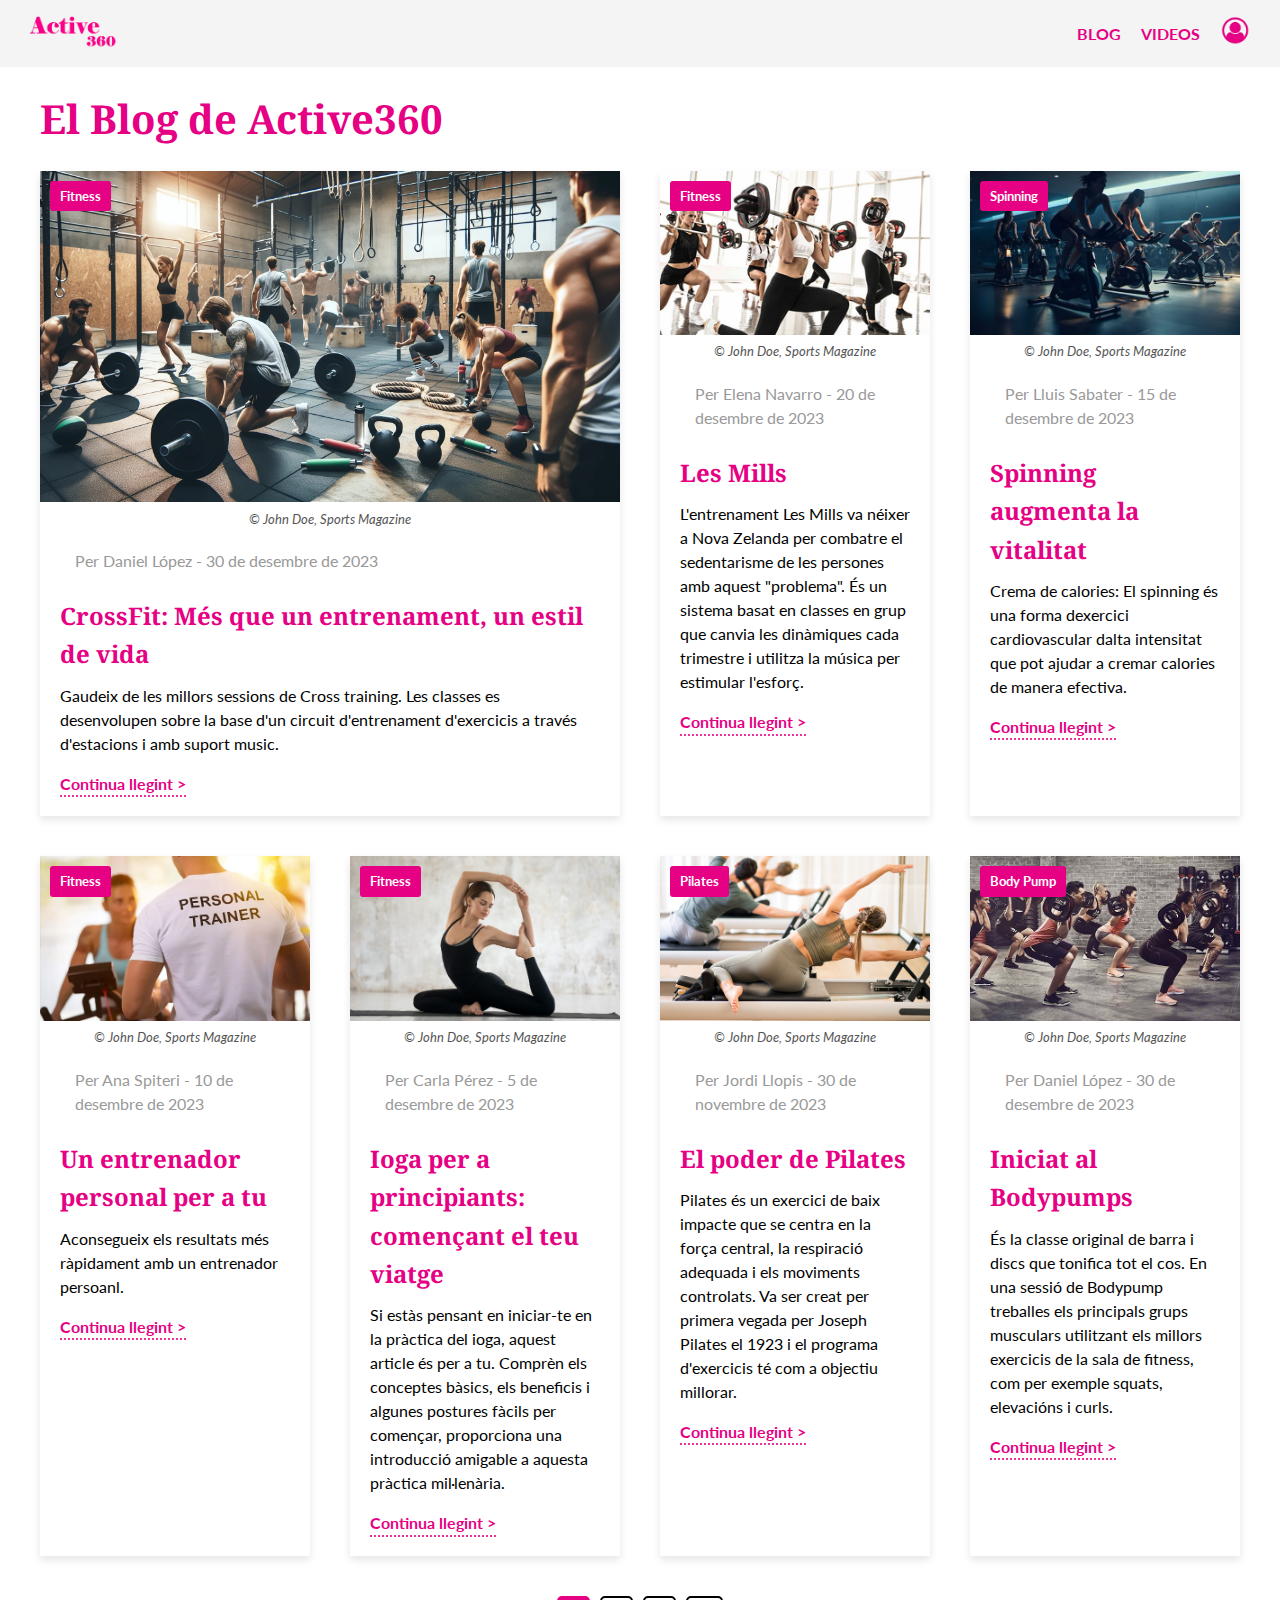
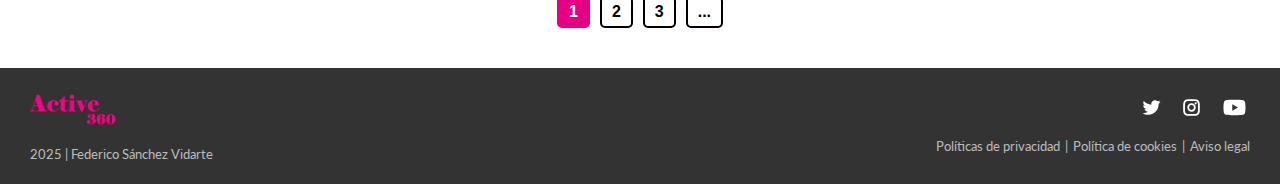
==== commit 13d50e64: "Updating entrada.html - Not finished" ====
--- a/blog.html
+++ b/blog.html
@@ -48,7 +48,7 @@
                         d'un
                         circuit d'entrenament d'exercicis a través d'estacions i amb suport music.
                     </p>
-                    <a href="#" class="blog-link">Continua llegint &gt;</a>
+                    <a href="entrada.html" class="blog-link">Continua llegint &gt;</a>
                 </div>
             </div>
             <div class="blog-card">
--- a/style.css
+++ b/style.css
@@ -10,7 +10,8 @@
     --header-font: 'Noto Serif', serif;
     --body-font: 'Lato', sans-serif;
     --logo-height: 40px;
-    --side-padding: 15px; /* nav & footer margins and paddings */
+    --side-padding: 15px;
+    /* nav & footer margins and paddings */
     --blog-padding: 40px;
 }
 
@@ -187,7 +188,8 @@
     position: absolute;
     top: 0;
     left: 0;
-    z-index: -1; /* Img behind text - No es necesario al final */
+    z-index: -1;
+    /* Img behind text - No es necesario al final */
 }
 
 .banner-content {
@@ -352,7 +354,8 @@
     text-align: center;
     padding: 20px;
     box-shadow: 0 4px 8px rgba(0, 0, 0, 0.1);
-    position: relative; /* for bottom border */
+    position: relative;
+    /* for bottom border */
 }
 
 .service-card img {
@@ -386,7 +389,7 @@
     bottom: 0;
     left: 0;
     width: 100%;
-    height: 6px; 
+    height: 6px;
     background-color: var(--primary-color);
 }
 
@@ -396,12 +399,12 @@
     display: flex;
     flex-direction: column;
     gap: 80px;
-    background-color: var(--light-background-color); 
+    background-color: var(--light-background-color);
 }
 
 .blog {
     display: flex;
-    flex-direction: row; 
+    flex-direction: row;
     gap: 30px;
     align-items: flex-start;
 }
@@ -437,7 +440,7 @@
     font-size: 1.5rem;
     color: var(--primary-color);
     margin-bottom: 15px;
-    text-align: left; 
+    text-align: left;
 }
 
 .blog-content p {
@@ -536,8 +539,8 @@
 
     .services {
         flex-direction: column;
-        gap: 20px; 
-        padding: var(--side-padding); 
+        gap: 20px;
+        padding: var(--side-padding);
     }
 
     .blogs {
@@ -601,7 +604,7 @@
     }
 
     .services {
-        padding: 15px; 
+        padding: 15px;
     }
 
     .service-card img {
@@ -609,7 +612,7 @@
     }
 
     .service-card h3 {
-        font-size: 1.2rem; 
+        font-size: 1.2rem;
     }
 
     .service-card p {
@@ -624,7 +627,7 @@
     }
 
     .blogs {
-        padding: 20px; 
+        padding: 20px;
     }
 
     .blog-image {
@@ -704,18 +707,6 @@
     border-radius: 3px;
 }
 
-.blog-cards figcaption {
-    position: absolute;
-    bottom: 10px;
-    right: 10px;
-    background-color: var(--light-background-color);
-    color: #000;
-    font-size: 0.7rem;
-    padding: 3px 6px;
-    border-radius: 3px;
-    opacity: 50%;
-}
-
 .blog-card-content {
     padding: 20px;
 }
@@ -753,11 +744,12 @@
 
 @media (max-width: 768px) {
     .blog-cards {
-        grid-template-columns: repeat(2, 1fr); /* 2 columnas */
+        grid-template-columns: repeat(2, 1fr);
+        /* 2 columnas */
     }
 
     .blog-card.large {
-        grid-column: span 1; 
+        grid-column: span 1;
     }
 }
 
@@ -799,3 +791,222 @@
     border-color: var(--primary-color);
 }
 
+
+/* Main Content */
+.blog-entry {
+    display: flex;
+    justify-content: space-between;
+    gap: 30px;
+    padding: 40px var(--side-padding);
+    background-color: var(--light-primary-color-background)
+}
+
+/* Columna Izquierda */
+.content-left {
+    flex: 2;
+    background-color: var(--light-background-color);
+}
+
+.content-left {
+    flex: 2;
+    background-color: #fff;
+    padding: 15px;
+}
+
+.breadcrumbs {
+    display: flex;
+    align-items: center;
+    list-style: none;
+    padding: 0;
+    font-size: 0.9rem;
+    color: #777;
+}
+
+.breadcrumbs li {
+    display: flex;
+    align-items: center;
+}
+
+.breadcrumbs a {
+    text-decoration: none;
+    color: #777;
+    transition: color 0.3s;
+}
+
+.breadcrumbs a:hover {
+    color: var(--primary-color);
+}
+
+.breadcrumbs span {
+    margin: 0 5px;
+}
+
+.breadcrumbs strong {
+    color: #000;
+}
+
+.blog-entry-img-container {
+    background-color: var(--light-primary-color-background);
+}
+
+.blog-entry-img-container figcaption {
+    position: absolute;
+    bottom: 15px;
+    right: 10px;
+    background-color: rgba(200, 200, 200, 0.7);
+    font-size: 0.7rem;
+    padding: 3px 6px;
+    border-radius: 3px;
+}
+
+.blog-entry-img-container h1 {
+    margin-left: 15px;
+}
+
+.blog-entry-img-container p {
+    padding-bottom: 15px;
+    font-size: 0.8rem;
+}
+
+.content-left img {
+    width: 100%;
+    height: auto;
+}
+
+
+.content-left h1 {
+    font-family: var(--header-font);
+    font-size: 2.5rem;
+    color: var(--primary-color);
+    margin-bottom: 10px;
+}
+
+.blog-meta {
+    font-size: 0.9rem;
+    color: #999;
+    margin-left: 15px;
+}
+
+.content-left h2 {
+    font-family: var(--header-font);
+    font-size: 1.8rem;
+    color: var(--primary-color);
+    margin-bottom: 10px;
+}
+
+.blog-entry-text-container p {
+    font-size: 1.1rem;
+}
+
+.content-left ul, li {
+    padding-bottom: 15px;
+}
+
+blockquote {
+    border-left: 5px solid var(--primary-color);
+    padding: 15px;
+    font-style: italic;
+    color: #333;
+    margin: 20px 0;
+}
+
+blockquote {
+    border-left: 5px solid var(--primary-color);
+    padding: 15px;
+    color: #333;
+    margin: 20px 0;
+}
+
+blockquote p {
+    font-size: 1.4rem;
+    font-style: normal;
+}
+
+blockquote cite {
+    font-style: italic;
+    display: block;
+    margin-top: 5px;
+}
+
+
+/* Sidebar */
+.content-right {
+    flex: 1;
+    display: flex;
+    flex-direction: column;
+    gap: 20px;
+}
+
+figure {
+    position: relative;
+    margin: 0;
+    overflow: hidden;
+}
+
+.recent-article {
+    background-color: #fff;
+    padding: 15px;
+    box-shadow: 0 2px 4px rgba(0, 0, 0, 0.1);
+    text-align: left;
+}
+
+.recent-article img {
+    width: 100%;
+    height: auto;
+    display: block;
+}
+
+.blog-category {
+    background-color: var(--primary-color);
+    color: var(--text-color);
+    padding: 5px 10px;
+    font-size: 0.8rem;
+    font-weight: bold;
+    border-radius: 3px;
+}
+
+.category-buttons {
+    display: flex;
+    flex-wrap: wrap;
+    gap: 10px;
+}
+
+.category-buttons button {
+    background: none;
+    border: 2px solid #000;
+    padding: 8px 12px;
+    cursor: pointer;
+    transition: 0.3s ease;
+}
+
+.category-buttons button:hover {
+    background-color: var(--primary-color);
+    color: var(--text-color);
+}
+
+/* Responsive */
+@media (max-width: 768px) {
+    .blog-entry {
+        flex-direction: column;
+    }
+
+    .content-left {
+        text-align: center;
+    }
+
+    .content-right {
+        flex-direction: row;
+        justify-content: center;
+    }
+
+    .category-buttons {
+        justify-content: center;
+    }
+}
+
+@media (max-width: 480px) {
+    .content-right {
+        flex-direction: column;
+        align-items: center;
+    }
+}